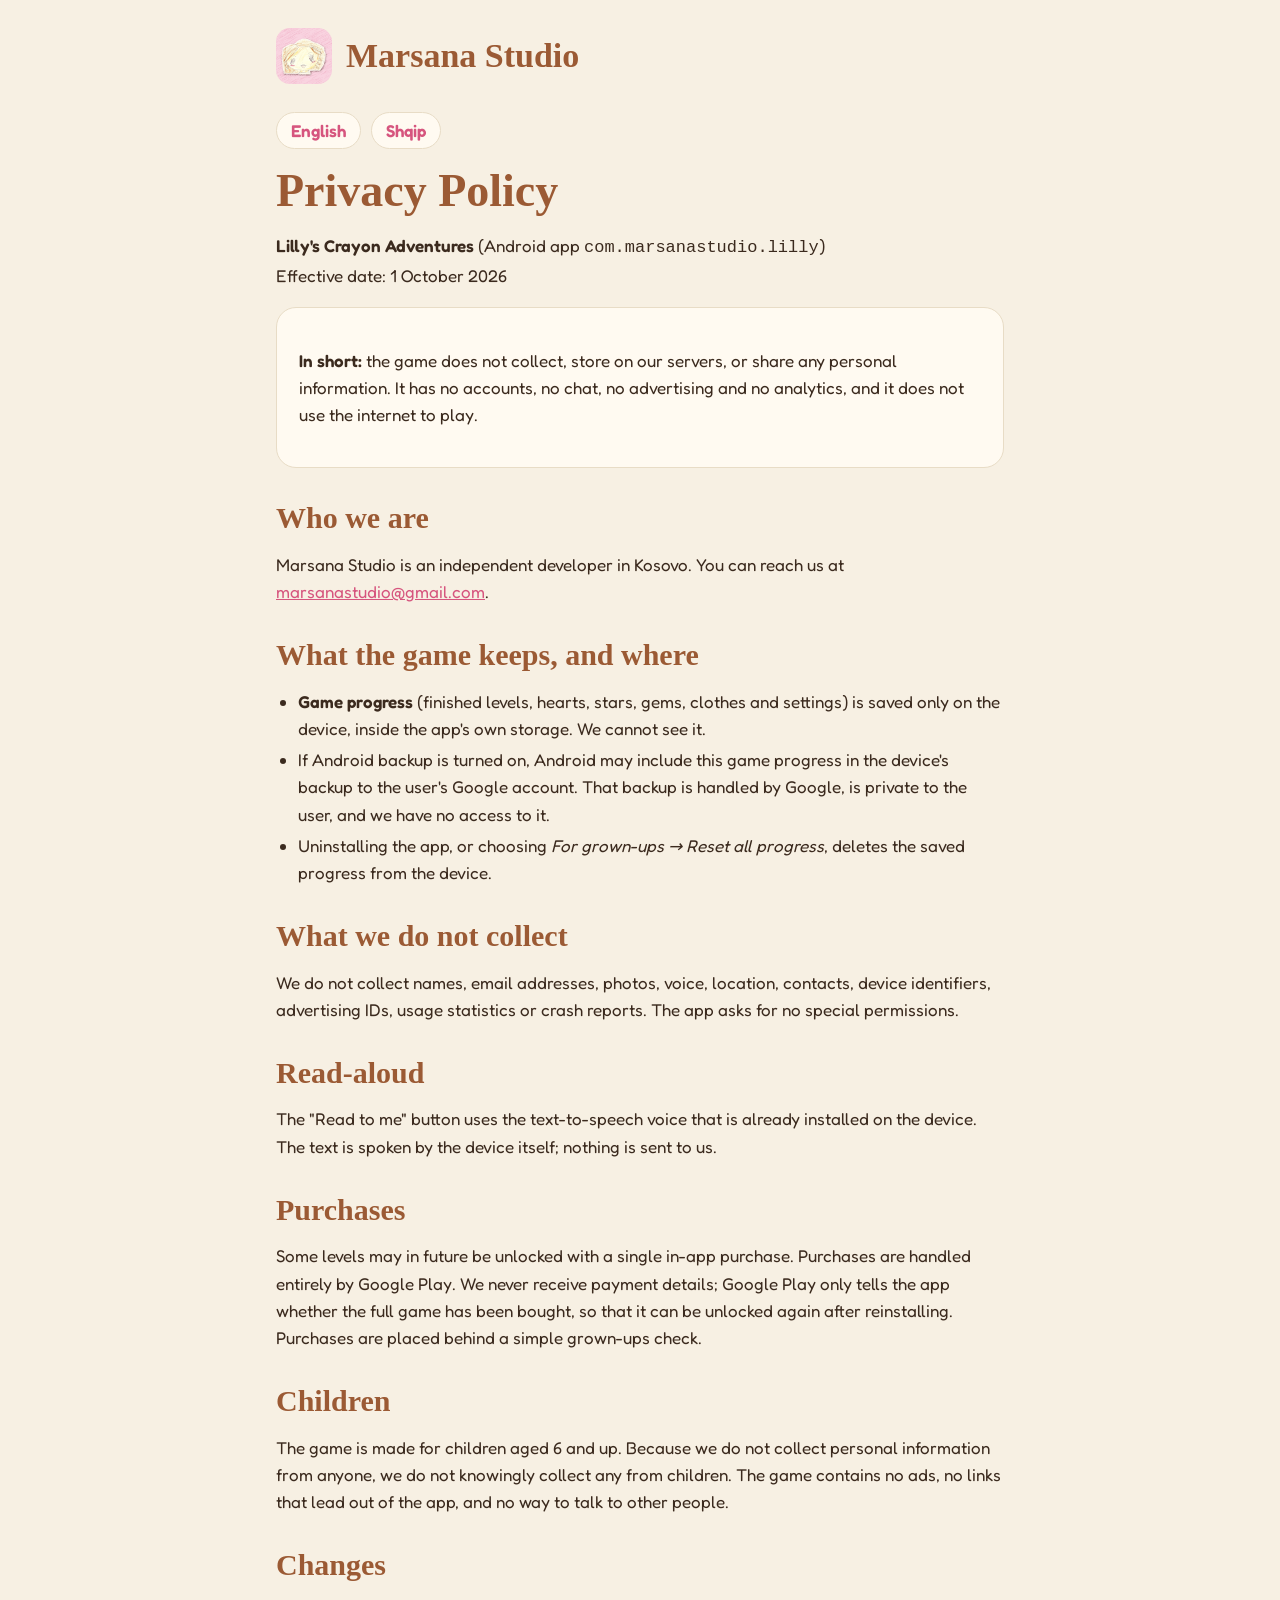
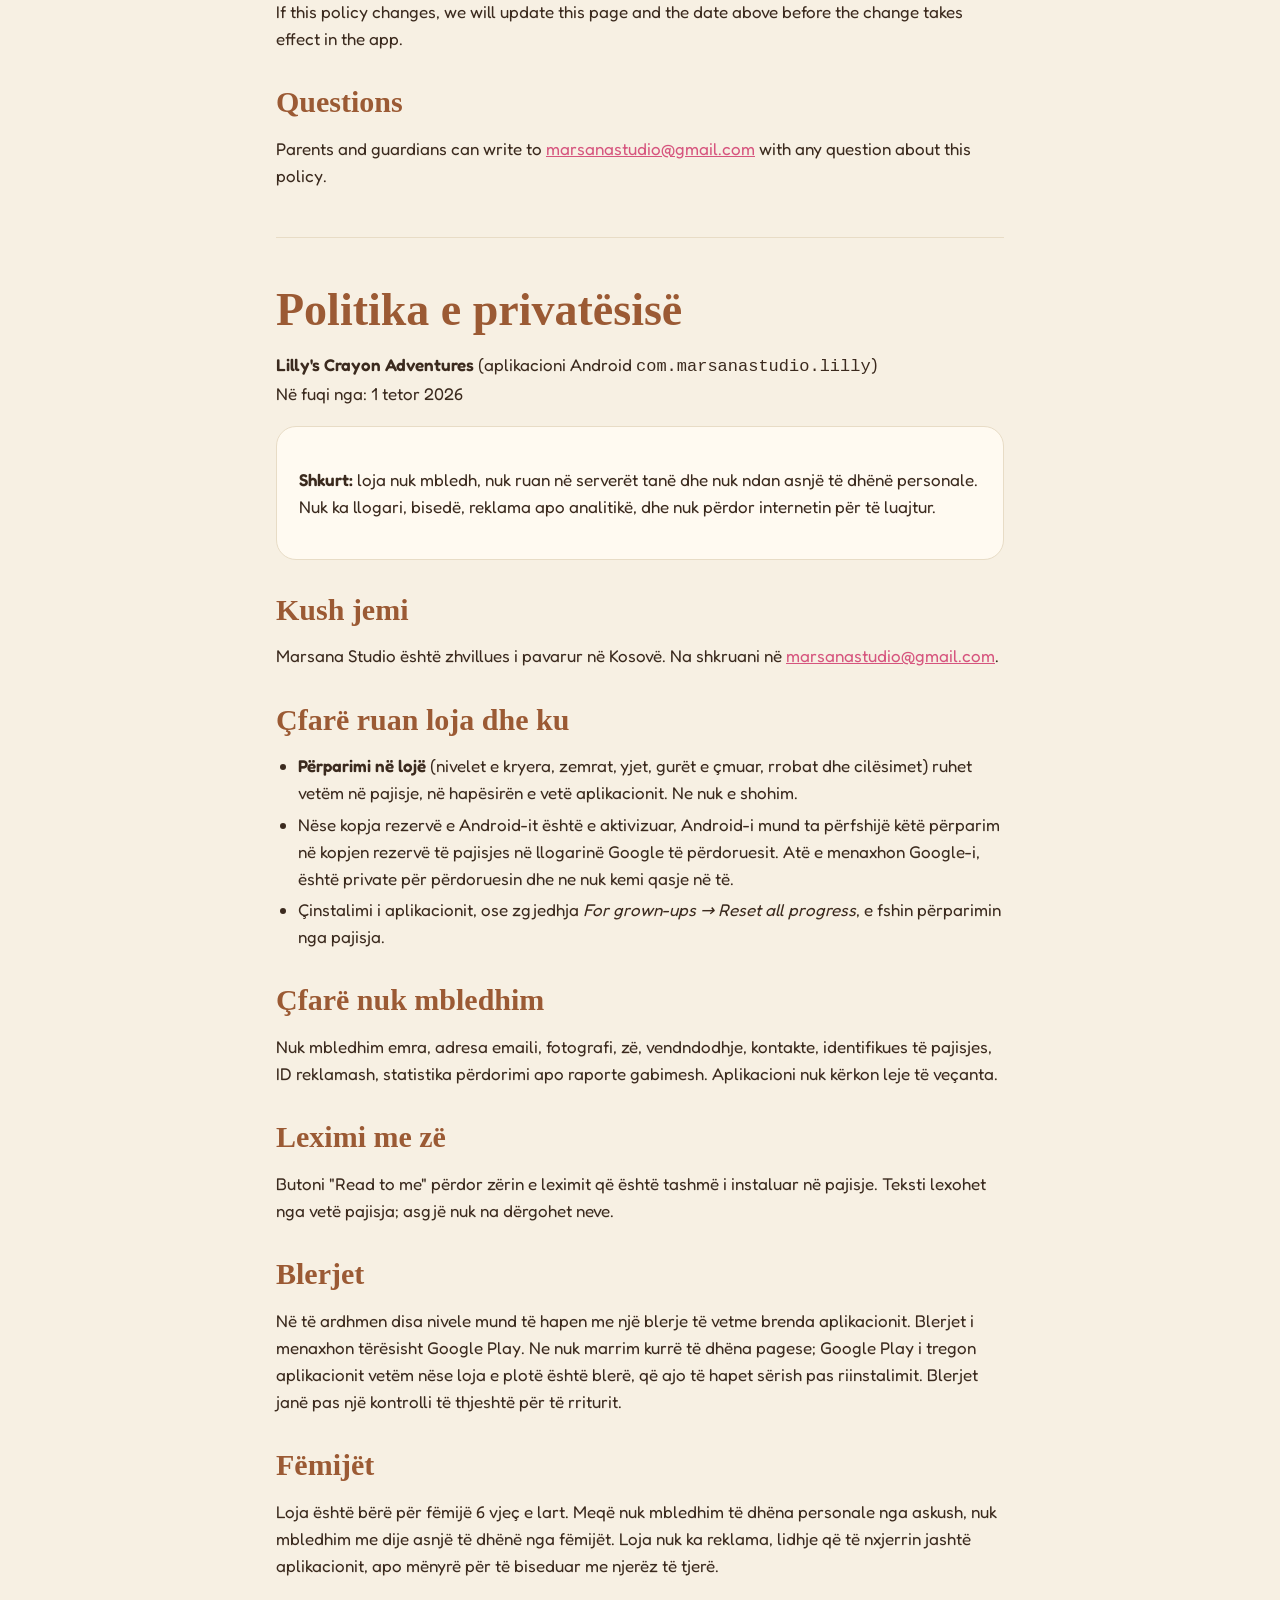
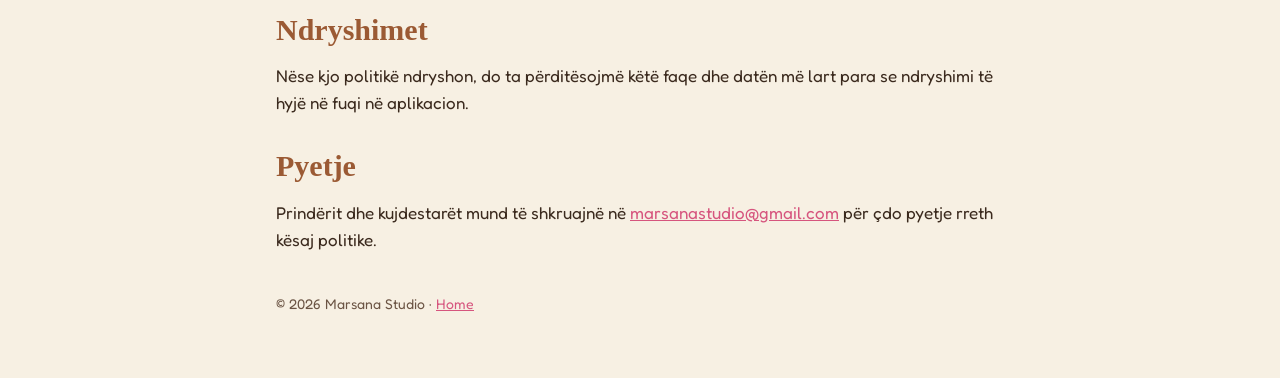
==== privacy.html @ 83d77f75 "Marsana Studio website and privacy policy Co-Authored-By: Claude Opus 5.5 <noreply@anthropic.com> Cl" ====
<!doctype html>
<html lang="en">
<head>
<meta charset="utf-8">
<meta name="viewport" content="width=device-width, initial-scale=1">
<title>Privacy Policy · Marsana Studio</title>
<meta name="description" content="Privacy policy for Lilly's Crayon Adventures by Marsana Studio.">
<link rel="icon" href="icon.png">
<link rel="stylesheet" href="style.css">
</head>
<body>
<div class="wrap">
  <header><img src="icon.png" alt=""><a class="name" href="index.html" style="text-decoration:none">Marsana Studio</a></header>
  <div class="lang"><a href="#en">English</a><a href="#sq">Shqip</a></div>

  <section id="en" lang="en">
  <h1>Privacy Policy</h1>
  <p><b>Lilly's Crayon Adventures</b> (Android app <code>com.marsanastudio.lilly</code>)<br>Effective date: 1 October 2026</p>

  <div class="card">
    <p><b>In short:</b> the game does not collect, store on our servers, or share any personal information. It has no accounts, no chat, no advertising and no analytics, and it does not use the internet to play.</p>
  </div>

  <h2>Who we are</h2>
  <p>Marsana Studio is an independent developer in Kosovo. You can reach us at <a href="mailto:marsanastudio@gmail.com">marsanastudio@gmail.com</a>.</p>

  <h2>What the game keeps, and where</h2>
  <ul>
    <li><b>Game progress</b> (finished levels, hearts, stars, gems, clothes and settings) is saved only on the device, inside the app's own storage. We cannot see it.</li>
    <li>If Android backup is turned on, Android may include this game progress in the device's backup to the user's Google account. That backup is handled by Google, is private to the user, and we have no access to it.</li>
    <li>Uninstalling the app, or choosing <i>For grown-ups → Reset all progress</i>, deletes the saved progress from the device.</li>
  </ul>

  <h2>What we do not collect</h2>
  <p>We do not collect names, email addresses, photos, voice, location, contacts, device identifiers, advertising IDs, usage statistics or crash reports. The app asks for no special permissions.</p>

  <h2>Read-aloud</h2>
  <p>The "Read to me" button uses the text-to-speech voice that is already installed on the device. The text is spoken by the device itself; nothing is sent to us.</p>

  <h2>Purchases</h2>
  <p>Some levels may in future be unlocked with a single in-app purchase. Purchases are handled entirely by Google Play. We never receive payment details; Google Play only tells the app whether the full game has been bought, so that it can be unlocked again after reinstalling. Purchases are placed behind a simple grown-ups check.</p>

  <h2>Children</h2>
  <p>The game is made for children aged 6 and up. Because we do not collect personal information from anyone, we do not knowingly collect any from children. The game contains no ads, no links that lead out of the app, and no way to talk to other people.</p>

  <h2>Changes</h2>
  <p>If this policy changes, we will update this page and the date above before the change takes effect in the app.</p>

  <h2>Questions</h2>
  <p>Parents and guardians can write to <a href="mailto:marsanastudio@gmail.com">marsanastudio@gmail.com</a> with any question about this policy.</p>
  </section>

  <hr style="border:0;border-top:1px solid var(--line);margin:48px 0">

  <section id="sq" lang="sq">
  <h1>Politika e privatësisë</h1>
  <p><b>Lilly's Crayon Adventures</b> (aplikacioni Android <code>com.marsanastudio.lilly</code>)<br>Në fuqi nga: 1 tetor 2026</p>

  <div class="card">
    <p><b>Shkurt:</b> loja nuk mbledh, nuk ruan në serverët tanë dhe nuk ndan asnjë të dhënë personale. Nuk ka llogari, bisedë, reklama apo analitikë, dhe nuk përdor internetin për të luajtur.</p>
  </div>

  <h2>Kush jemi</h2>
  <p>Marsana Studio është zhvillues i pavarur në Kosovë. Na shkruani në <a href="mailto:marsanastudio@gmail.com">marsanastudio@gmail.com</a>.</p>

  <h2>Çfarë ruan loja dhe ku</h2>
  <ul>
    <li><b>Përparimi në lojë</b> (nivelet e kryera, zemrat, yjet, gurët e çmuar, rrobat dhe cilësimet) ruhet vetëm në pajisje, në hapësirën e vetë aplikacionit. Ne nuk e shohim.</li>
    <li>Nëse kopja rezervë e Android-it është e aktivizuar, Android-i mund ta përfshijë këtë përparim në kopjen rezervë të pajisjes në llogarinë Google të përdoruesit. Atë e menaxhon Google-i, është private për përdoruesin dhe ne nuk kemi qasje në të.</li>
    <li>Çinstalimi i aplikacionit, ose zgjedhja <i>For grown-ups → Reset all progress</i>, e fshin përparimin nga pajisja.</li>
  </ul>

  <h2>Çfarë nuk mbledhim</h2>
  <p>Nuk mbledhim emra, adresa emaili, fotografi, zë, vendndodhje, kontakte, identifikues të pajisjes, ID reklamash, statistika përdorimi apo raporte gabimesh. Aplikacioni nuk kërkon leje të veçanta.</p>

  <h2>Leximi me zë</h2>
  <p>Butoni "Read to me" përdor zërin e leximit që është tashmë i instaluar në pajisje. Teksti lexohet nga vetë pajisja; asgjë nuk na dërgohet neve.</p>

  <h2>Blerjet</h2>
  <p>Në të ardhmen disa nivele mund të hapen me një blerje të vetme brenda aplikacionit. Blerjet i menaxhon tërësisht Google Play. Ne nuk marrim kurrë të dhëna pagese; Google Play i tregon aplikacionit vetëm nëse loja e plotë është blerë, që ajo të hapet sërish pas riinstalimit. Blerjet janë pas një kontrolli të thjeshtë për të rriturit.</p>

  <h2>Fëmijët</h2>
  <p>Loja është bërë për fëmijë 6 vjeç e lart. Meqë nuk mbledhim të dhëna personale nga askush, nuk mbledhim me dije asnjë të dhënë nga fëmijët. Loja nuk ka reklama, lidhje që të nxjerrin jashtë aplikacionit, apo mënyrë për të biseduar me njerëz të tjerë.</p>

  <h2>Ndryshimet</h2>
  <p>Nëse kjo politikë ndryshon, do ta përditësojmë këtë faqe dhe datën më lart para se ndryshimi të hyjë në fuqi në aplikacion.</p>

  <h2>Pyetje</h2>
  <p>Prindërit dhe kujdestarët mund të shkruajnë në <a href="mailto:marsanastudio@gmail.com">marsanastudio@gmail.com</a> për çdo pyetje rreth kësaj politike.</p>
  </section>

  <footer>© 2026 Marsana Studio · <a href="index.html">Home</a></footer>
</div>
</body>
</html>
---- style.css ----
@font-face{font-family:Gaegu;font-weight:700;font-display:swap;src:url(gaegu-latin-700-normal.woff2) format("woff2")}
@font-face{font-family:Fredoka;font-weight:400;font-display:swap;src:url(fredoka-latin-400-normal.woff2) format("woff2")}
@font-face{font-family:Fredoka;font-weight:600;font-display:swap;src:url(fredoka-latin-600-normal.woff2) format("woff2")}
:root{--paper:#f7f0e3;--card:#fffaf1;--ink:#3b2a1e;--soft:#6b5444;--brown:#9b5a34;--pink:#d6557e;--line:#e8dcc6}
*{box-sizing:border-box}
html{-webkit-text-size-adjust:100%}
body{margin:0;background:var(--paper);color:var(--ink);font:400 17px/1.6 Fredoka,system-ui,sans-serif}
a{color:var(--pink)}
.wrap{max-width:760px;margin:0 auto;padding:28px 16px 64px}
header{display:flex;align-items:center;gap:14px;margin-bottom:28px}
header img{width:56px;height:56px;border-radius:14px}
header .name{font:700 34px/1 Gaegu,cursive;color:var(--brown)}
header nav{margin-left:auto;display:flex;gap:14px;font-weight:600;font-size:15px}
header nav a{text-decoration:none}
h1,h2{font-family:Gaegu,cursive;color:var(--brown);line-height:1.05}
h1{font-size:46px;margin:0 0 10px}
h2{font-size:30px;margin:34px 0 6px}
.card{background:var(--card);border:1px solid var(--line);border-radius:20px;padding:22px;margin:18px 0}
.banner{width:100%;height:auto;border-radius:18px;display:block}
.lead{font-size:19px;color:var(--soft)}
.tag{display:inline-block;background:#e7f4ea;color:#2f7a45;border-radius:999px;padding:2px 12px;font-weight:600;font-size:14px;margin-right:6px}
.lang{display:flex;gap:10px;margin:8px 0 18px}
.lang a{background:var(--card);border:1px solid var(--line);border-radius:999px;padding:4px 14px;text-decoration:none;font-weight:600}
ul{padding-left:22px}
li{margin:4px 0}
footer{margin-top:40px;color:var(--soft);font-size:14px}
@media (max-width:520px){header nav{display:none} h1{font-size:38px}}
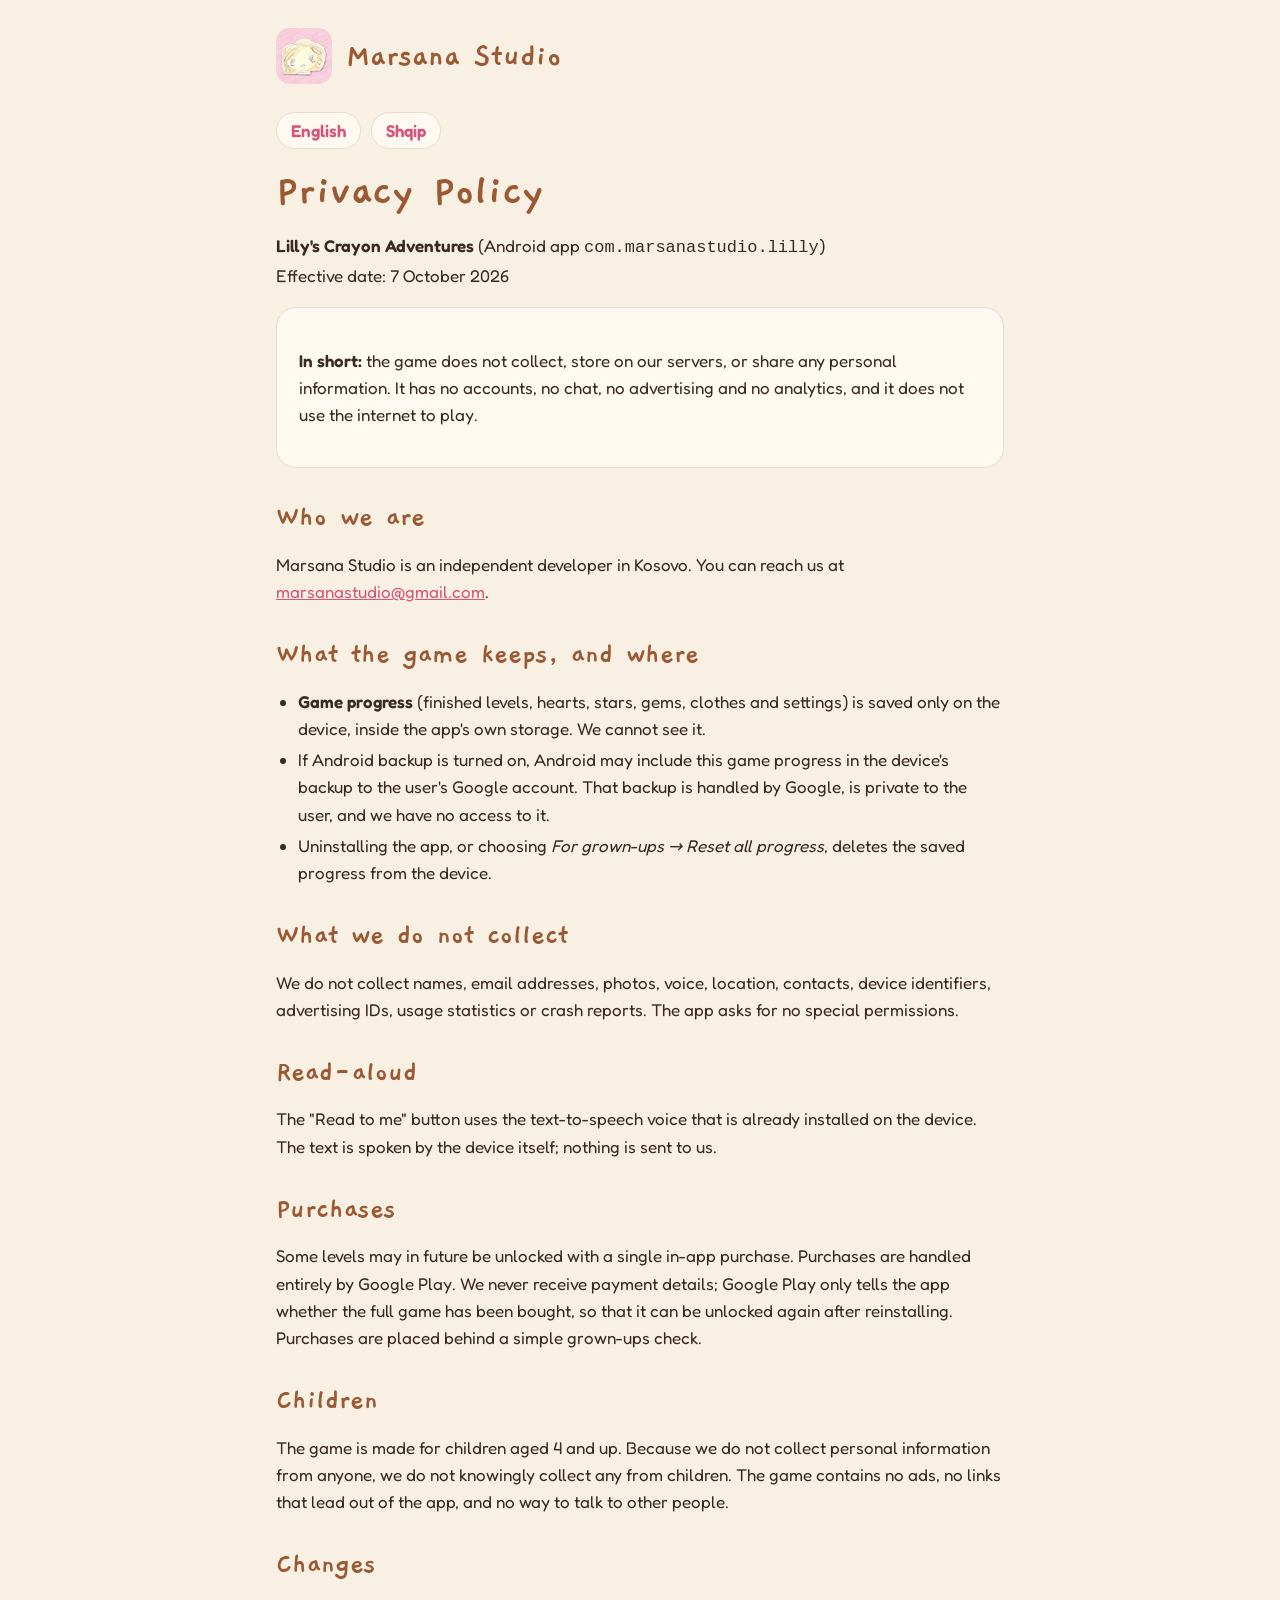
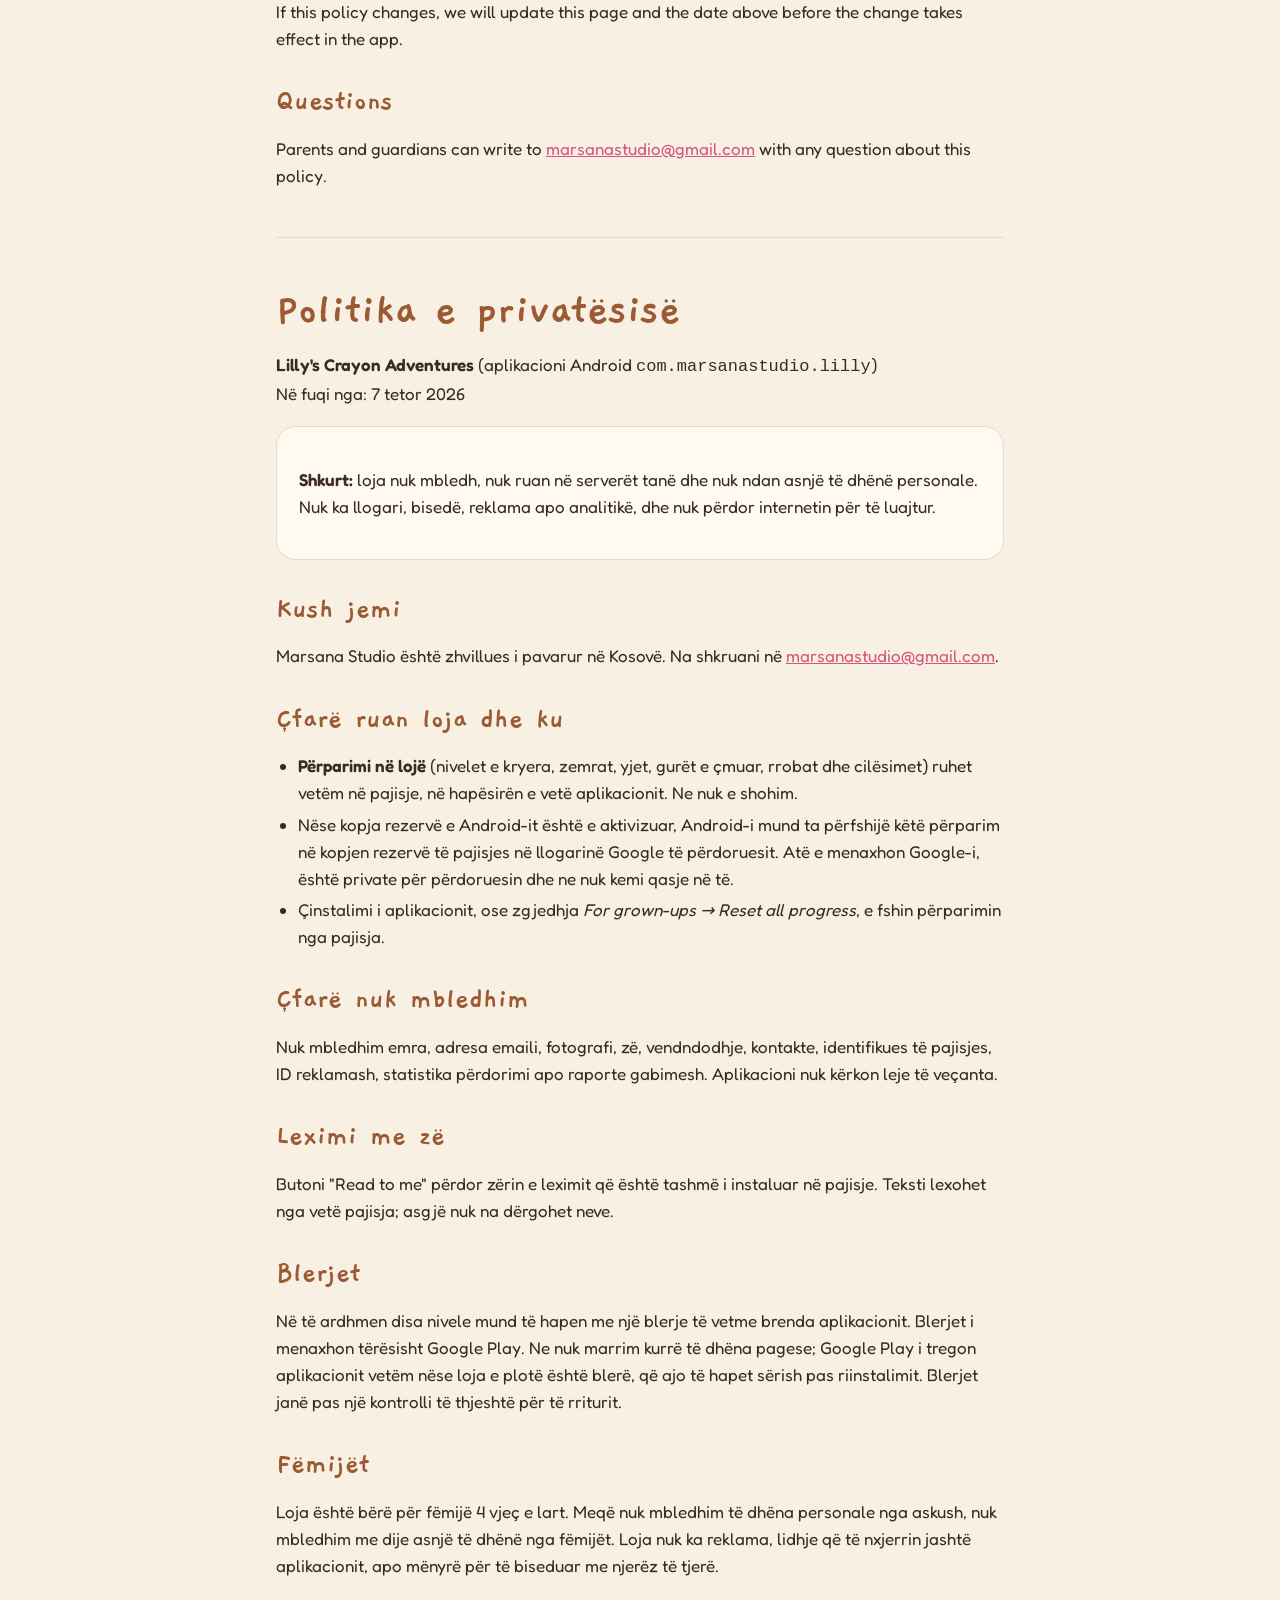
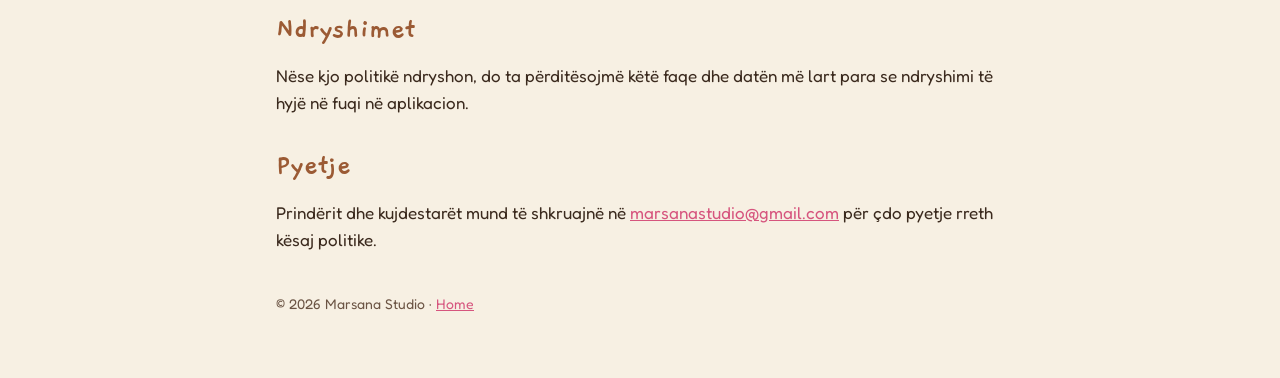
==== commit 35b23908: "Ages 4+, 50 maps in the game description Co-Authored-By: Claude Opus 5.5 <noreply@anthropic.com> Cla" ====
--- a/privacy.html
+++ b/privacy.html
@@ -15,7 +15,7 @@
 
   <section id="en" lang="en">
   <h1>Privacy Policy</h1>
-  <p><b>Lilly's Crayon Adventures</b> (Android app <code>com.marsanastudio.lilly</code>)<br>Effective date: 1 October 2026</p>
+  <p><b>Lilly's Crayon Adventures</b> (Android app <code>com.marsanastudio.lilly</code>)<br>Effective date: 7 October 2026</p>
 
   <div class="card">
     <p><b>In short:</b> the game does not collect, store on our servers, or share any personal information. It has no accounts, no chat, no advertising and no analytics, and it does not use the internet to play.</p>
@@ -41,7 +41,7 @@
   <p>Some levels may in future be unlocked with a single in-app purchase. Purchases are handled entirely by Google Play. We never receive payment details; Google Play only tells the app whether the full game has been bought, so that it can be unlocked again after reinstalling. Purchases are placed behind a simple grown-ups check.</p>
 
   <h2>Children</h2>
-  <p>The game is made for children aged 6 and up. Because we do not collect personal information from anyone, we do not knowingly collect any from children. The game contains no ads, no links that lead out of the app, and no way to talk to other people.</p>
+  <p>The game is made for children aged 4 and up. Because we do not collect personal information from anyone, we do not knowingly collect any from children. The game contains no ads, no links that lead out of the app, and no way to talk to other people.</p>
 
   <h2>Changes</h2>
   <p>If this policy changes, we will update this page and the date above before the change takes effect in the app.</p>
@@ -54,7 +54,7 @@
 
   <section id="sq" lang="sq">
   <h1>Politika e privatësisë</h1>
-  <p><b>Lilly's Crayon Adventures</b> (aplikacioni Android <code>com.marsanastudio.lilly</code>)<br>Në fuqi nga: 1 tetor 2026</p>
+  <p><b>Lilly's Crayon Adventures</b> (aplikacioni Android <code>com.marsanastudio.lilly</code>)<br>Në fuqi nga: 7 tetor 2026</p>
 
   <div class="card">
     <p><b>Shkurt:</b> loja nuk mbledh, nuk ruan në serverët tanë dhe nuk ndan asnjë të dhënë personale. Nuk ka llogari, bisedë, reklama apo analitikë, dhe nuk përdor internetin për të luajtur.</p>
@@ -80,7 +80,7 @@
   <p>Në të ardhmen disa nivele mund të hapen me një blerje të vetme brenda aplikacionit. Blerjet i menaxhon tërësisht Google Play. Ne nuk marrim kurrë të dhëna pagese; Google Play i tregon aplikacionit vetëm nëse loja e plotë është blerë, që ajo të hapet sërish pas riinstalimit. Blerjet janë pas një kontrolli të thjeshtë për të rriturit.</p>
 
   <h2>Fëmijët</h2>
-  <p>Loja është bërë për fëmijë 6 vjeç e lart. Meqë nuk mbledhim të dhëna personale nga askush, nuk mbledhim me dije asnjë të dhënë nga fëmijët. Loja nuk ka reklama, lidhje që të nxjerrin jashtë aplikacionit, apo mënyrë për të biseduar me njerëz të tjerë.</p>
+  <p>Loja është bërë për fëmijë 4 vjeç e lart. Meqë nuk mbledhim të dhëna personale nga askush, nuk mbledhim me dije asnjë të dhënë nga fëmijët. Loja nuk ka reklama, lidhje që të nxjerrin jashtë aplikacionit, apo mënyrë për të biseduar me njerëz të tjerë.</p>
 
   <h2>Ndryshimet</h2>
   <p>Nëse kjo politikë ndryshon, do ta përditësojmë këtë faqe dhe datën më lart para se ndryshimi të hyjë në fuqi në aplikacion.</p>
